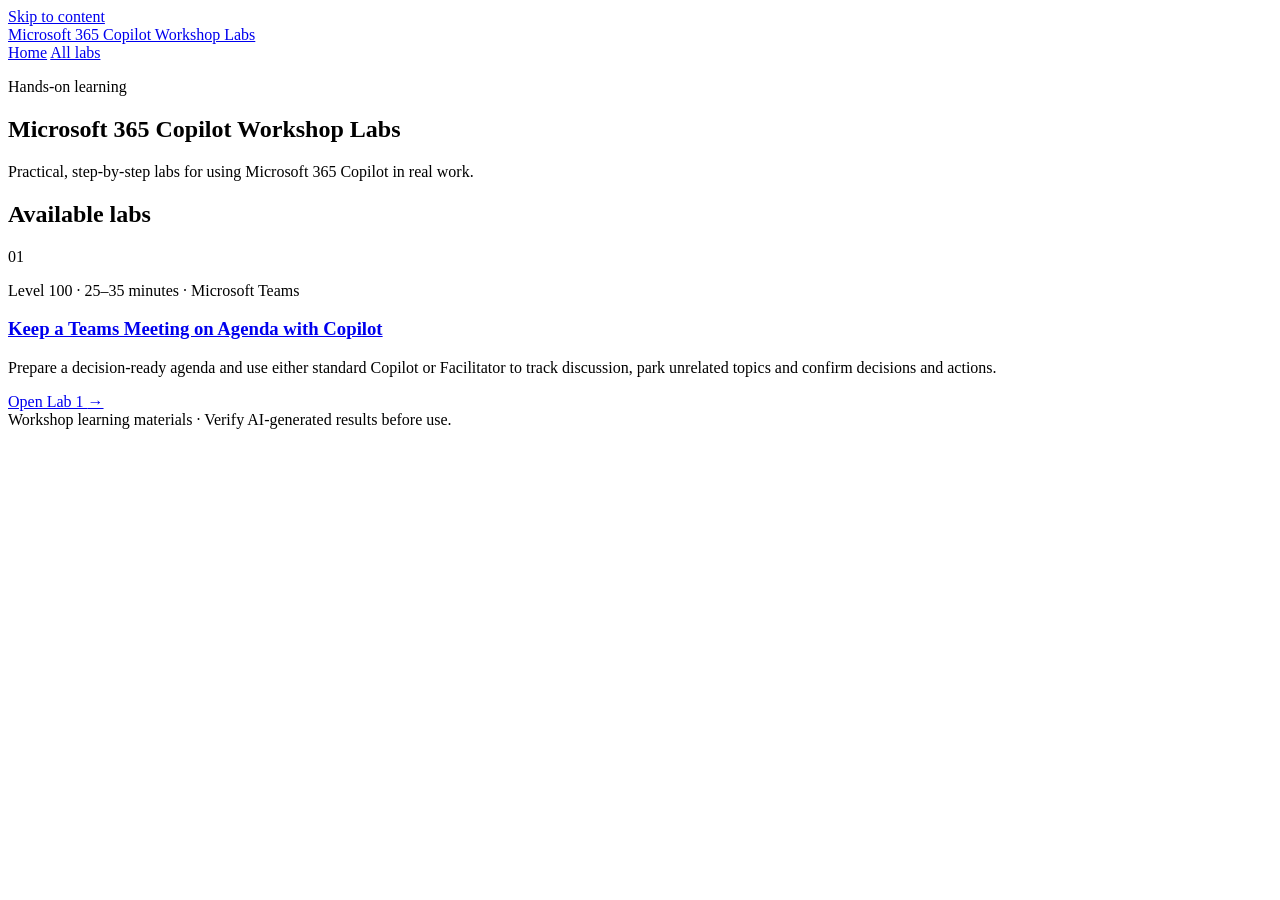
==== index.html @ 7cb735ef "Add index.html" ====
<!doctype html>
<html lang="en">
<head>
  <meta charset="utf-8">
  <meta name="viewport" content="width=device-width, initial-scale=1">
  <meta name="description" content="Hands-on Microsoft 365 Copilot workshop labs.">
  <title>Microsoft 365 Copilot Workshop Labs</title>
  <link rel="stylesheet" href="assets/styles.css">
</head>
<body>
  <a class="skip-link" href="#main">Skip to content</a>
  <header class="site-header">
    <div class="nav-shell">
      <a class="brand" href="index.html" aria-label="Microsoft 365 Copilot Workshop Labs home">
        <span class="brand-mark" aria-hidden="true"><i></i><i></i><i></i><i></i></span>
        <span>Microsoft 365 Copilot Workshop Labs</span>
      </a>
      <nav aria-label="Primary navigation">
        <a class="active" href="index.html">Home</a>
        <a href="labs/lab-1/">All labs</a>
      </nav>
    </div>
  </header>

  <main id="main">
    <section class="home-hero">
      <div class="wide-shell">
        <p class="eyebrow">Hands-on learning</p>
        <h1>Microsoft 365 Copilot Workshop Labs</h1>
        <p>Practical, step-by-step labs for using Microsoft 365 Copilot in real work.</p>
      </div>
    </section>

    <section class="wide-shell home-content" aria-labelledby="available-labs">
      <h2 id="available-labs">Available labs</h2>
      <article class="lab-list-item">
        <div class="lab-number" aria-hidden="true">01</div>
        <div>
          <p class="lab-meta">Level 100 · 25–35 minutes · Microsoft Teams</p>
          <h3><a href="labs/lab-1/">Keep a Teams Meeting on Agenda with Copilot</a></h3>
          <p>Prepare a decision-ready agenda and use either standard Copilot or Facilitator to track discussion, park unrelated topics and confirm decisions and actions.</p>
          <a class="text-link" href="labs/lab-1/">Open Lab 1 <span aria-hidden="true">→</span></a>
        </div>
      </article>
    </section>
  </main>

  <footer class="site-footer">
    <div class="wide-shell">Workshop learning materials · Verify AI-generated results before use.</div>
  </footer>
</body>
</html>
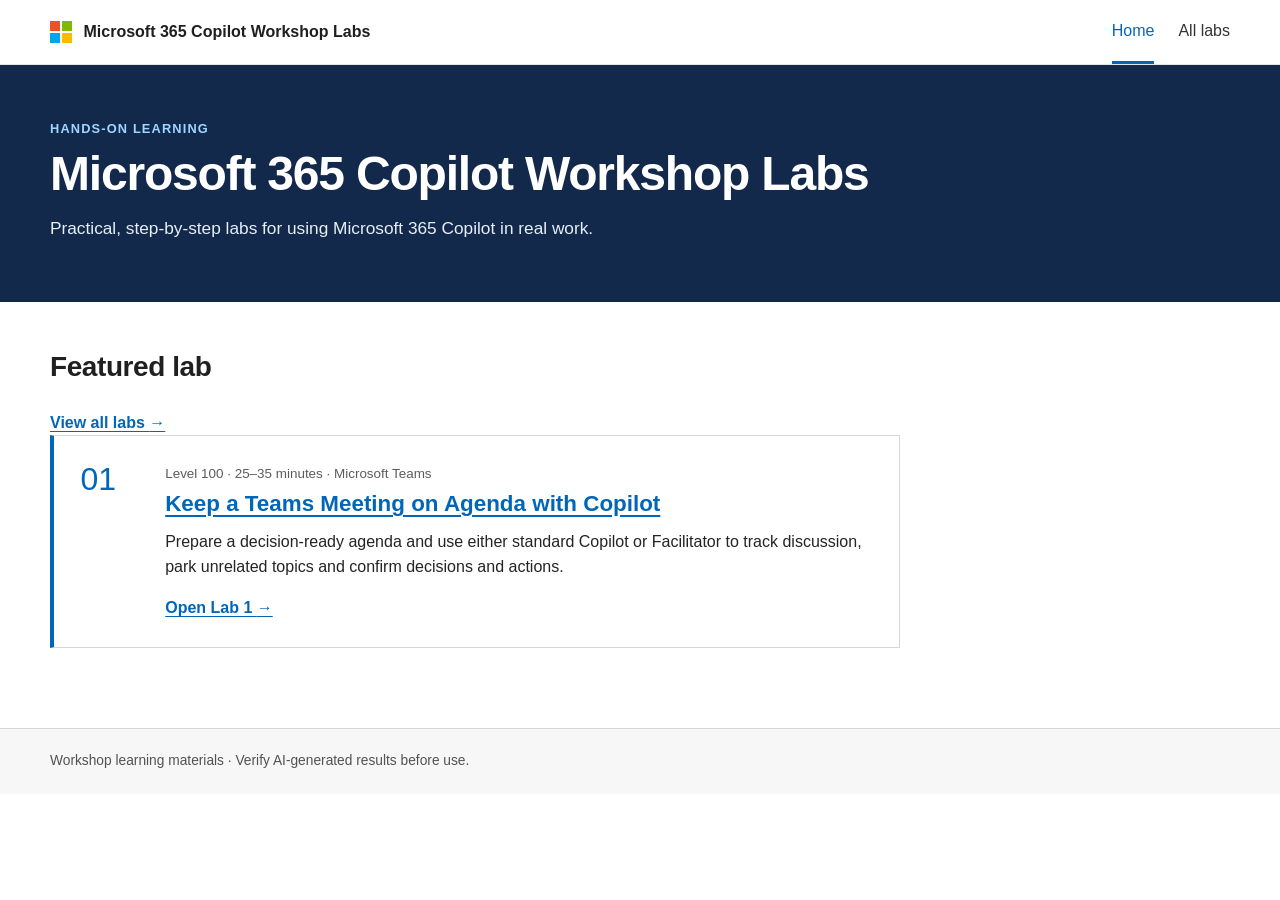
==== commit fc250fe9: "Link home page to labs catalogue" ====
--- a/index.html
+++ b/index.html
@@ -17,7 +17,7 @@
       </a>
       <nav aria-label="Primary navigation">
         <a class="active" href="index.html">Home</a>
-        <a href="labs/lab-1/">All labs</a>
+        <a href="labs/">All labs</a>
       </nav>
     </div>
   </header>
@@ -32,7 +32,10 @@
     </section>
 
     <section class="wide-shell home-content" aria-labelledby="available-labs">
-      <h2 id="available-labs">Available labs</h2>
+      <div class="section-heading-row">
+        <h2 id="available-labs">Featured lab</h2>
+        <a class="text-link" href="labs/">View all labs <span aria-hidden="true">→</span></a>
+      </div>
       <article class="lab-list-item">
         <div class="lab-number" aria-hidden="true">01</div>
         <div>
@@ -50,4 +53,3 @@
   </footer>
 </body>
 </html>
-
--- a/assets/styles.css
+++ b/assets/styles.css
@@ -0,0 +1,263 @@
+:root {
+  --navy: #13294b;
+  --navy-2: #1b365d;
+  --blue: #0067b8;
+  --blue-soft: #eaf4fb;
+  --ink: #242424;
+  --muted: #5c5c5c;
+  --line: #d6d6d6;
+  --surface: #f7f7f7;
+  --white: #ffffff;
+  --green: #107c10;
+  --amber: #8a5100;
+  --max: 1180px;
+}
+
+* { box-sizing: border-box; }
+html { scroll-behavior: smooth; scroll-padding-top: 5rem; }
+body {
+  margin: 0;
+  color: var(--ink);
+  background: var(--white);
+  font-family: "Segoe UI", SegoeUI, -apple-system, BlinkMacSystemFont, Arial, sans-serif;
+  font-size: 16px;
+  line-height: 1.58;
+}
+
+a { color: var(--blue); text-underline-offset: 0.16em; }
+a:hover { color: #004e8c; }
+button, input { font: inherit; }
+
+.skip-link {
+  position: fixed;
+  top: 0.5rem;
+  left: 0.5rem;
+  z-index: 100;
+  padding: 0.6rem 0.9rem;
+  color: var(--white);
+  background: var(--navy);
+  transform: translateY(-160%);
+}
+.skip-link:focus { transform: translateY(0); }
+
+.site-header {
+  min-height: 64px;
+  border-bottom: 1px solid #e5e5e5;
+  background: var(--white);
+}
+.nav-shell, .wide-shell, .breadcrumb-shell, .page-shell {
+  width: min(calc(100% - 2rem), var(--max));
+  margin-inline: auto;
+}
+.nav-shell {
+  min-height: 64px;
+  display: flex;
+  align-items: center;
+  justify-content: space-between;
+  gap: 2rem;
+}
+.brand {
+  display: inline-flex;
+  align-items: center;
+  gap: 0.72rem;
+  color: #1f1f1f;
+  font-size: 1rem;
+  font-weight: 600;
+  text-decoration: none;
+}
+.brand:hover { color: #1f1f1f; }
+.brand-mark {
+  width: 22px;
+  height: 22px;
+  display: grid;
+  flex: 0 0 22px;
+  grid-template-columns: 1fr 1fr;
+  gap: 2px;
+}
+.brand-mark i:nth-child(1) { background: #f25022; }
+.brand-mark i:nth-child(2) { background: #7fba00; }
+.brand-mark i:nth-child(3) { background: #00a4ef; }
+.brand-mark i:nth-child(4) { background: #ffb900; }
+.site-header nav { display: flex; align-items: stretch; align-self: stretch; gap: 1.5rem; }
+.site-header nav a {
+  display: inline-flex;
+  align-items: center;
+  color: #333;
+  text-decoration: none;
+  border-bottom: 3px solid transparent;
+}
+.site-header nav a:hover, .site-header nav a.active { color: var(--blue); border-bottom-color: var(--blue); }
+
+.breadcrumb-shell {
+  min-height: 48px;
+  display: flex;
+  align-items: center;
+  gap: 0.55rem;
+  color: var(--muted);
+  font-size: 0.88rem;
+}
+.breadcrumb-shell a { color: var(--muted); }
+
+.lab-hero, .home-hero {
+  color: var(--white);
+  background: var(--navy);
+}
+.lab-hero { padding: 2.4rem 0 2.1rem; }
+.home-hero { padding: 3.4rem 0 3.7rem; }
+.eyebrow {
+  margin: 0 0 0.45rem;
+  color: #9fd6ff;
+  font-size: 0.8rem;
+  font-weight: 700;
+  letter-spacing: 0.09em;
+  text-transform: uppercase;
+}
+.lab-hero h1, .home-hero h1 {
+  max-width: 900px;
+  margin: 0;
+  color: var(--white);
+  font-size: clamp(2rem, 4vw, 3rem);
+  line-height: 1.13;
+  letter-spacing: -0.025em;
+}
+.lab-hero > .wide-shell > p:not(.eyebrow), .home-hero > .wide-shell > p:not(.eyebrow) {
+  max-width: 780px;
+  margin: 0.9rem 0 0;
+  color: #e6eef7;
+  font-size: 1.08rem;
+}
+.hero-meta {
+  display: flex;
+  flex-wrap: wrap;
+  gap: 0.9rem 1.8rem;
+  margin-top: 1.4rem;
+  color: #d8e6f5;
+  font-size: 0.9rem;
+}
+.hero-meta strong { color: var(--white); margin-right: 0.25rem; }
+.workshop-bar { padding: 0.65rem 0; color: #07355c; background: #cfeafb; font-size: 0.9rem; }
+
+.page-shell {
+  display: grid;
+  grid-template-columns: minmax(0, 780px) 250px;
+  justify-content: space-between;
+  gap: 4rem;
+  padding-block: 2.7rem 4rem;
+}
+.article { min-width: 0; }
+.article section { margin-bottom: 3.15rem; }
+h2, h3, h4 { color: #202020; line-height: 1.24; }
+h2 { margin: 0 0 1.1rem; font-size: 1.75rem; letter-spacing: -0.015em; }
+h3 { margin: 1.9rem 0 0.7rem; font-size: 1.25rem; }
+h4 { margin: 1.55rem 0 0.6rem; font-size: 1.04rem; }
+p { margin: 0.7rem 0 1rem; }
+ul, ol { padding-left: 1.45rem; }
+li { margin: 0.38rem 0; }
+strong { font-weight: 650; }
+
+.toc { align-self: start; position: sticky; top: 1rem; border-left: 1px solid var(--line); padding-left: 1.1rem; }
+.toc > p { margin: 0 0 0.65rem; font-weight: 700; font-size: 0.9rem; }
+.toc nav { display: flex; flex-direction: column; }
+.toc nav a { padding: 0.26rem 0; color: #4b4b4b; font-size: 0.86rem; line-height: 1.3; text-decoration: none; }
+.toc nav a:hover { color: var(--blue); text-decoration: underline; }
+
+.table-wrap { overflow-x: auto; margin: 1.1rem 0 1.5rem; border: 1px solid var(--line); }
+table { width: 100%; border-collapse: collapse; font-size: 0.94rem; }
+th, td { padding: 0.74rem 0.85rem; border-right: 1px solid var(--line); border-bottom: 1px solid var(--line); text-align: left; vertical-align: top; }
+th:last-child, td:last-child { border-right: 0; }
+tr:last-child td { border-bottom: 0; }
+th { color: #202020; background: #f1f1f1; font-weight: 650; }
+
+.callout {
+  margin: 1.35rem 0;
+  padding: 0.95rem 1.05rem;
+  border-left: 4px solid var(--blue);
+  background: var(--blue-soft);
+}
+.callout p { margin: 0.25rem 0 0; }
+.callout-label { color: #164f7e; font-size: 0.78rem; font-weight: 750; letter-spacing: 0.06em; text-transform: uppercase; }
+.callout.warning { border-left-color: #f2c811; background: #fff8df; }
+.callout.warning .callout-label { color: var(--amber); }
+.callout.important { border-left-color: #c43e1c; background: #fff0ec; }
+.callout.important .callout-label { color: #8c2d13; }
+.callout.tip, .callout.success { border-left-color: var(--green); background: #edf7ed; }
+.callout.tip .callout-label, .callout.success .callout-label { color: #0b5a0b; }
+
+.prompt-block { margin: 1rem 0 1.6rem; border: 1px solid #b8c4d1; background: #f5f7f9; }
+.prompt-block.compact { margin-bottom: 0.85rem; }
+.prompt-head {
+  min-height: 42px;
+  display: flex;
+  align-items: center;
+  justify-content: space-between;
+  gap: 1rem;
+  padding: 0.45rem 0.55rem 0.45rem 0.9rem;
+  color: #26384a;
+  border-bottom: 1px solid #cbd4dc;
+  background: #e8edf2;
+  font-size: 0.82rem;
+  font-weight: 650;
+}
+.copy-button {
+  min-width: 60px;
+  padding: 0.3rem 0.65rem;
+  color: #163a5f;
+  border: 1px solid #7890a8;
+  border-radius: 2px;
+  background: var(--white);
+  cursor: pointer;
+}
+.copy-button:hover { background: #f7fbff; border-color: var(--blue); }
+.copy-button:focus-visible { outline: 3px solid #75b6e7; outline-offset: 2px; }
+pre { margin: 0; padding: 1rem; overflow-x: auto; white-space: pre-wrap; word-break: normal; }
+code { color: #172b3a; font-family: Consolas, "Cascadia Code", "Courier New", monospace; font-size: 0.88rem; line-height: 1.55; }
+
+.check-list { list-style: none; padding-left: 0; }
+.check-list > li { position: relative; padding-left: 1.55rem; }
+.check-list > li::before { content: "✓"; position: absolute; left: 0; color: var(--green); font-weight: 800; }
+.interactive-checklist > li { padding-left: 0; }
+.interactive-checklist > li::before { content: none; }
+.interactive-checklist label { display: flex; align-items: flex-start; gap: 0.55rem; }
+.interactive-checklist input { width: 1.05rem; height: 1.05rem; margin-top: 0.3rem; accent-color: var(--blue); }
+
+.home-content { padding-block: 3rem 5rem; }
+.home-content h2 { margin-bottom: 1.6rem; }
+.lab-list-item {
+  display: grid;
+  grid-template-columns: 64px 1fr;
+  gap: 1.3rem;
+  max-width: 850px;
+  padding: 1.65rem;
+  border: 1px solid var(--line);
+  border-left: 4px solid var(--blue);
+}
+.lab-number { color: var(--blue); font-size: 2rem; font-weight: 300; line-height: 1; }
+.lab-meta { margin: 0 0 0.35rem; color: var(--muted); font-size: 0.84rem; }
+.lab-list-item h3 { margin: 0; font-size: 1.4rem; }
+.text-link { font-weight: 650; }
+
+.source-note { color: var(--muted); font-size: 0.86rem; }
+.site-footer { padding: 1.35rem 0; color: #525252; border-top: 1px solid var(--line); background: var(--surface); font-size: 0.86rem; }
+.site-footer .wide-shell { display: flex; justify-content: space-between; gap: 1rem; }
+
+@media (max-width: 900px) {
+  .page-shell { grid-template-columns: 1fr; gap: 0; }
+  .toc { display: none; }
+}
+
+@media (max-width: 640px) {
+  .nav-shell { align-items: flex-start; flex-direction: column; gap: 0; padding-top: 0.8rem; }
+  .site-header nav { min-height: 46px; gap: 1.2rem; }
+  .brand { min-height: 38px; }
+  .lab-hero { padding: 1.85rem 0 1.7rem; }
+  .home-hero { padding: 2.5rem 0; }
+  .page-shell { padding-top: 2rem; }
+  .lab-list-item { grid-template-columns: 1fr; }
+  .site-footer .wide-shell { flex-direction: column; }
+  th, td { min-width: 145px; }
+}
+
+@media (prefers-reduced-motion: reduce) {
+  html { scroll-behavior: auto; }
+}
+
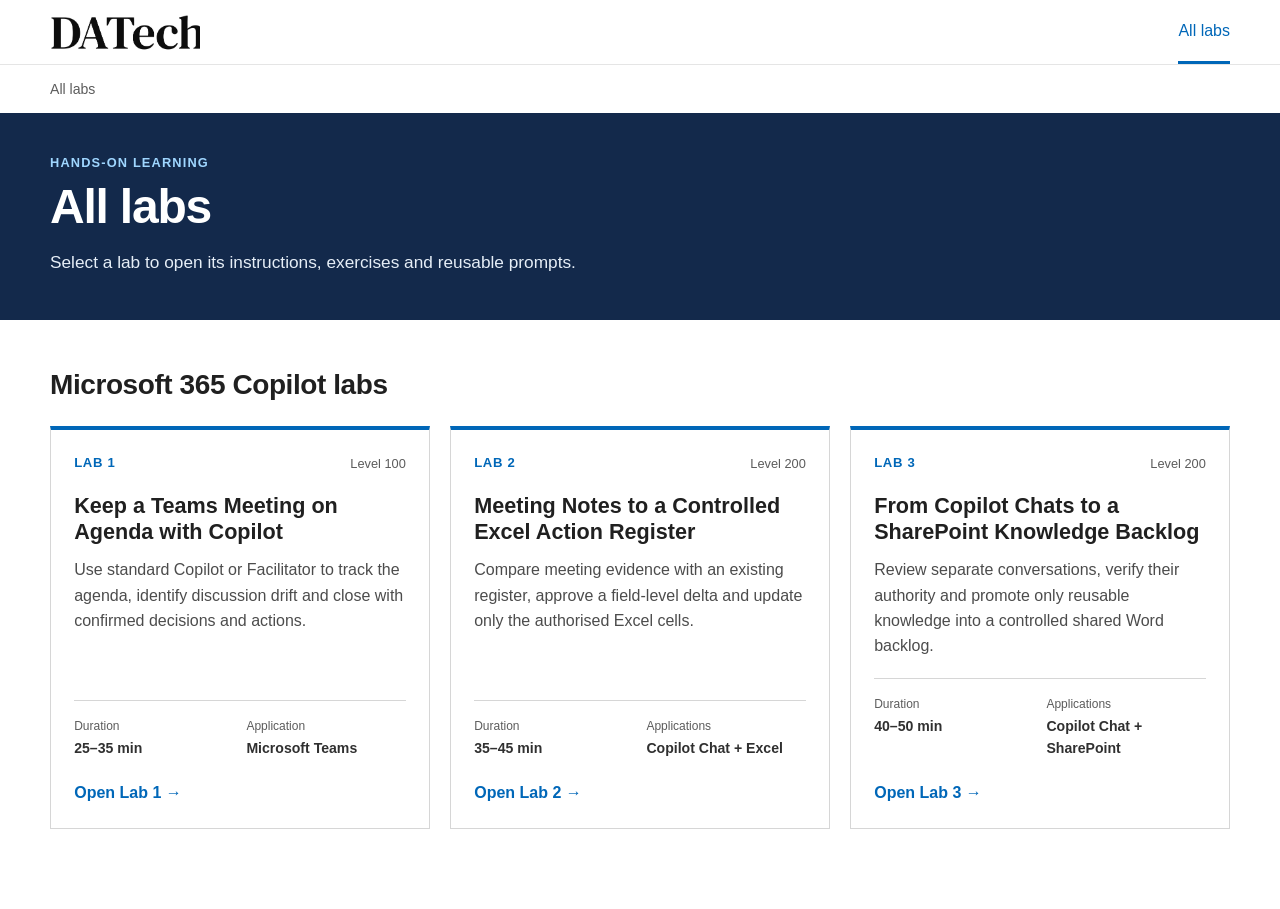
==== commit 0acd43e4: "Use DATech branding and simplify navigation" ====
--- a/index.html
+++ b/index.html
@@ -3,53 +3,12 @@
 <head>
   <meta charset="utf-8">
   <meta name="viewport" content="width=device-width, initial-scale=1">
-  <meta name="description" content="Hands-on Microsoft 365 Copilot workshop labs.">
-  <title>Microsoft 365 Copilot Workshop Labs</title>
-  <link rel="stylesheet" href="assets/styles.css">
+  <meta http-equiv="refresh" content="0; url=labs/">
+  <link rel="canonical" href="labs/">
+  <title>All Labs | DATech</title>
+  <script>window.location.replace("labs/");</script>
 </head>
 <body>
-  <a class="skip-link" href="#main">Skip to content</a>
-  <header class="site-header">
-    <div class="nav-shell">
-      <a class="brand" href="index.html" aria-label="Microsoft 365 Copilot Workshop Labs home">
-        <span class="brand-mark" aria-hidden="true"><i></i><i></i><i></i><i></i></span>
-        <span>Microsoft 365 Copilot Workshop Labs</span>
-      </a>
-      <nav aria-label="Primary navigation">
-        <a class="active" href="index.html">Home</a>
-        <a href="labs/">All labs</a>
-      </nav>
-    </div>
-  </header>
-
-  <main id="main">
-    <section class="home-hero">
-      <div class="wide-shell">
-        <p class="eyebrow">Hands-on learning</p>
-        <h1>Microsoft 365 Copilot Workshop Labs</h1>
-        <p>Practical, step-by-step labs for using Microsoft 365 Copilot in real work.</p>
-      </div>
-    </section>
-
-    <section class="wide-shell home-content" aria-labelledby="available-labs">
-      <div class="section-heading-row">
-        <h2 id="available-labs">Featured lab</h2>
-        <a class="text-link" href="labs/">View all labs <span aria-hidden="true">→</span></a>
-      </div>
-      <article class="lab-list-item">
-        <div class="lab-number" aria-hidden="true">01</div>
-        <div>
-          <p class="lab-meta">Level 100 · 25–35 minutes · Microsoft Teams</p>
-          <h3><a href="labs/lab-1/">Keep a Teams Meeting on Agenda with Copilot</a></h3>
-          <p>Prepare a decision-ready agenda and use either standard Copilot or Facilitator to track discussion, park unrelated topics and confirm decisions and actions.</p>
-          <a class="text-link" href="labs/lab-1/">Open Lab 1 <span aria-hidden="true">→</span></a>
-        </div>
-      </article>
-    </section>
-  </main>
-
-  <footer class="site-footer">
-    <div class="wide-shell">Workshop learning materials · Verify AI-generated results before use.</div>
-  </footer>
+  <p><a href="labs/">Continue to All Labs</a></p>
 </body>
 </html>
